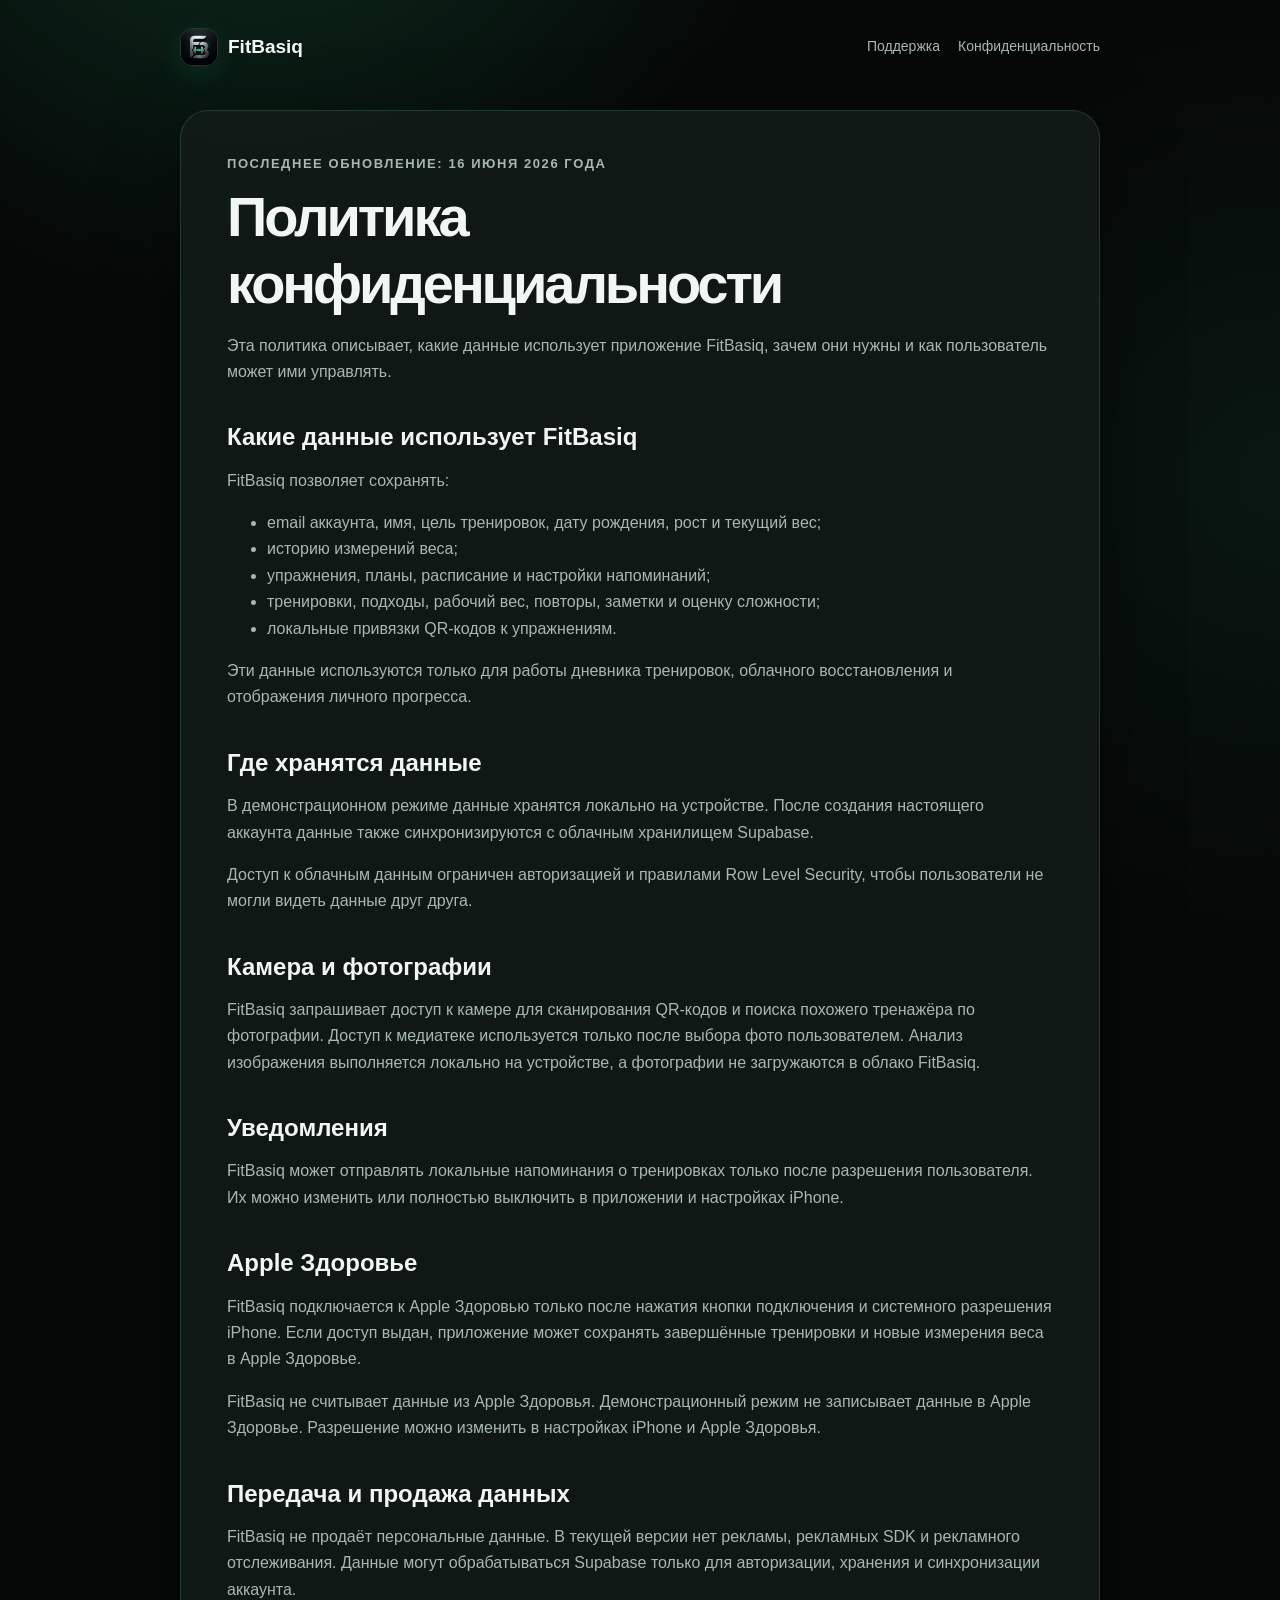
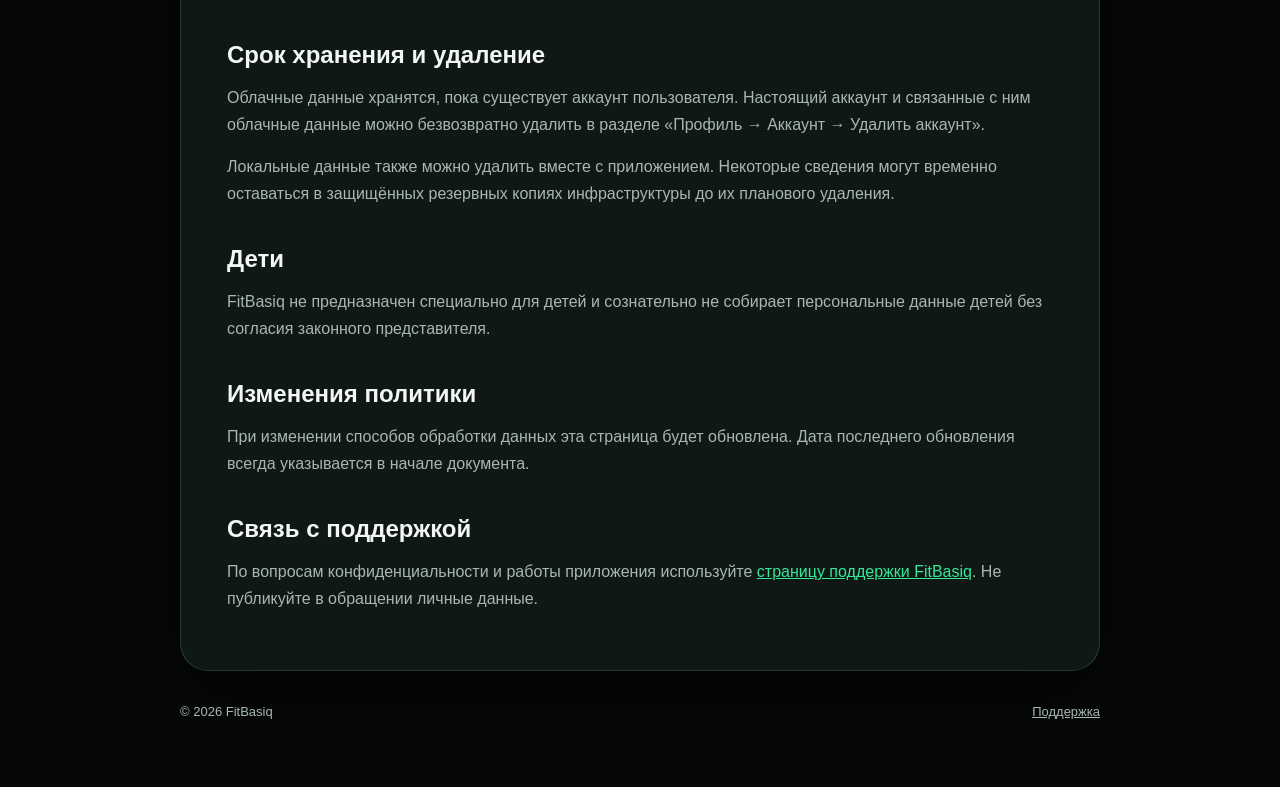
==== privacy.html @ b73d6f1e "Update privacy policy for Apple Health" ====
<!doctype html>
<html lang="ru">
<head>
    <meta charset="utf-8">
    <meta name="viewport" content="width=device-width, initial-scale=1">
    <meta name="description" content="Политика конфиденциальности приложения FitBasiq.">
    <title>Политика конфиденциальности FitBasiq</title>
    <link rel="stylesheet" href="styles.css">
</head>
<body>
    <main class="page">
        <nav class="nav" aria-label="Основная навигация">
            <a class="brand" href="index.html">
                <img class="brand-mark" src="fitbasiq-icon.png" alt="">
                FitBasiq
            </a>
            <div class="nav-links">
                <a href="index.html">Поддержка</a>
                <a href="privacy.html">Конфиденциальность</a>
            </div>
        </nav>

        <article class="content">
            <p class="eyebrow">Последнее обновление: 16 июня 2026 года</p>
            <h1>Политика конфиденциальности</h1>
            <p>
                Эта политика описывает, какие данные использует приложение FitBasiq,
                зачем они нужны и как пользователь может ими управлять.
            </p>

            <h2>Какие данные использует FitBasiq</h2>
            <p>FitBasiq позволяет сохранять:</p>
            <ul>
                <li>email аккаунта, имя, цель тренировок, дату рождения, рост и текущий вес;</li>
                <li>историю измерений веса;</li>
                <li>упражнения, планы, расписание и настройки напоминаний;</li>
                <li>тренировки, подходы, рабочий вес, повторы, заметки и оценку сложности;</li>
                <li>локальные привязки QR-кодов к упражнениям.</li>
            </ul>
            <p>
                Эти данные используются только для работы дневника тренировок,
                облачного восстановления и отображения личного прогресса.
            </p>

            <h2>Где хранятся данные</h2>
            <p>
                В демонстрационном режиме данные хранятся локально на устройстве.
                После создания настоящего аккаунта данные также синхронизируются
                с облачным хранилищем Supabase.
            </p>
            <p>
                Доступ к облачным данным ограничен авторизацией и правилами Row Level
                Security, чтобы пользователи не могли видеть данные друг друга.
            </p>

            <h2>Камера и фотографии</h2>
            <p>
                FitBasiq запрашивает доступ к камере для сканирования QR-кодов и поиска
                похожего тренажёра по фотографии. Доступ к медиатеке используется только
                после выбора фото пользователем. Анализ изображения выполняется локально
                на устройстве, а фотографии не загружаются в облако FitBasiq.
            </p>

            <h2>Уведомления</h2>
            <p>
                FitBasiq может отправлять локальные напоминания о тренировках только после
                разрешения пользователя. Их можно изменить или полностью выключить в
                приложении и настройках iPhone.
            </p>

            <h2>Apple Здоровье</h2>
            <p>
                FitBasiq подключается к Apple Здоровью только после нажатия кнопки
                подключения и системного разрешения iPhone. Если доступ выдан, приложение
                может сохранять завершённые тренировки и новые измерения веса в Apple
                Здоровье.
            </p>
            <p>
                FitBasiq не считывает данные из Apple Здоровья. Демонстрационный режим
                не записывает данные в Apple Здоровье. Разрешение можно изменить в
                настройках iPhone и Apple Здоровья.
            </p>

            <h2>Передача и продажа данных</h2>
            <p>
                FitBasiq не продаёт персональные данные. В текущей версии нет рекламы,
                рекламных SDK и рекламного отслеживания. Данные могут обрабатываться
                Supabase только для авторизации, хранения и синхронизации аккаунта.
            </p>

            <h2>Срок хранения и удаление</h2>
            <p>
                Облачные данные хранятся, пока существует аккаунт пользователя.
                Настоящий аккаунт и связанные с ним облачные данные можно безвозвратно
                удалить в разделе «Профиль → Аккаунт → Удалить аккаунт».
            </p>
            <p>
                Локальные данные также можно удалить вместе с приложением. Некоторые
                сведения могут временно оставаться в защищённых резервных копиях
                инфраструктуры до их планового удаления.
            </p>

            <h2>Дети</h2>
            <p>
                FitBasiq не предназначен специально для детей и сознательно не собирает
                персональные данные детей без согласия законного представителя.
            </p>

            <h2>Изменения политики</h2>
            <p>
                При изменении способов обработки данных эта страница будет обновлена.
                Дата последнего обновления всегда указывается в начале документа.
            </p>

            <h2>Связь с поддержкой</h2>
            <p>
                По вопросам конфиденциальности и работы приложения используйте
                <a href="https://github.com/prokyror228-cloud/fitbasiq-support/issues/new" rel="noopener">страницу поддержки FitBasiq</a>.
                Не публикуйте в обращении личные данные.
            </p>
        </article>

        <footer class="footer">
            <span>© 2026 FitBasiq</span>
            <a href="index.html">Поддержка</a>
        </footer>
    </main>
</body>
</html>
---- styles.css ----
:root {
    color-scheme: dark;
    --background: #050807;
    --surface: rgba(18, 27, 24, 0.86);
    --surface-strong: #111a17;
    --text: #f2f7f5;
    --muted: #a8b8b1;
    --mint: #35e89a;
    --mint-soft: rgba(53, 232, 154, 0.14);
    --border: rgba(153, 255, 211, 0.14);
    --shadow: 0 24px 80px rgba(0, 0, 0, 0.36);
}

* {
    box-sizing: border-box;
}

html {
    scroll-behavior: smooth;
}

body {
    margin: 0;
    min-height: 100vh;
    font-family: -apple-system, BlinkMacSystemFont, "Segoe UI", sans-serif;
    color: var(--text);
    background:
        radial-gradient(circle at 20% -10%, rgba(53, 232, 154, 0.18), transparent 34rem),
        radial-gradient(circle at 100% 20%, rgba(31, 102, 74, 0.16), transparent 28rem),
        var(--background);
    line-height: 1.65;
}

a {
    color: var(--mint);
}

.page {
    width: min(920px, calc(100% - 32px));
    margin: 0 auto;
    padding: 28px 0 64px;
}

.nav {
    display: flex;
    align-items: center;
    justify-content: space-between;
    gap: 18px;
    margin-bottom: 44px;
}

.brand {
    display: inline-flex;
    align-items: center;
    gap: 10px;
    color: var(--text);
    font-size: 19px;
    font-weight: 750;
    text-decoration: none;
}

.brand-mark {
    width: 38px;
    height: 38px;
    border: 1px solid var(--border);
    border-radius: 12px;
    box-shadow: 0 8px 28px rgba(53, 232, 154, 0.12);
    object-fit: cover;
}

.nav-links {
    display: flex;
    gap: 18px;
}

.nav-links a {
    color: var(--muted);
    font-size: 14px;
    text-decoration: none;
}

.nav-links a:hover {
    color: var(--text);
}

.hero {
    padding: 56px 46px;
    border: 1px solid var(--border);
    border-radius: 32px;
    background:
        linear-gradient(135deg, rgba(53, 232, 154, 0.1), transparent 46%),
        var(--surface);
    box-shadow: var(--shadow);
    backdrop-filter: blur(18px);
}

.eyebrow {
    margin: 0 0 10px;
    color: var(--mint);
    font-size: 13px;
    font-weight: 750;
    letter-spacing: 0.12em;
    text-transform: uppercase;
}

h1,
h2,
h3 {
    line-height: 1.18;
}

h1 {
    max-width: 720px;
    margin: 0;
    font-size: clamp(38px, 8vw, 68px);
    letter-spacing: -0.055em;
}

.hero-copy {
    max-width: 650px;
    margin: 20px 0 0;
    color: var(--muted);
    font-size: 18px;
}

.actions {
    display: flex;
    flex-wrap: wrap;
    gap: 12px;
    margin-top: 30px;
}

.button {
    display: inline-flex;
    align-items: center;
    justify-content: center;
    min-height: 48px;
    padding: 0 20px;
    border: 1px solid var(--border);
    border-radius: 14px;
    color: var(--text);
    background: var(--surface-strong);
    font-weight: 700;
    text-decoration: none;
}

.button.primary {
    border-color: transparent;
    color: #03110b;
    background: var(--mint);
}

.grid {
    display: grid;
    grid-template-columns: repeat(2, minmax(0, 1fr));
    gap: 18px;
    margin-top: 18px;
}

.card,
.content {
    border: 1px solid var(--border);
    background: var(--surface);
    box-shadow: var(--shadow);
}

.card {
    padding: 26px;
    border-radius: 24px;
}

.card h2,
.card h3 {
    margin: 0 0 10px;
}

.card p {
    margin: 0;
    color: var(--muted);
}

.card-link {
    display: inline-flex;
    margin-top: 18px;
    font-weight: 750;
    text-decoration: none;
}

.card.wide {
    grid-column: 1 / -1;
}

.content {
    padding: 42px 46px;
    border-radius: 28px;
}

.content h1 {
    font-size: clamp(34px, 7vw, 56px);
}

.content h2 {
    margin: 38px 0 10px;
    font-size: 24px;
}

.content p,
.content li {
    color: var(--muted);
}

.content strong {
    color: var(--text);
}

.notice {
    margin-top: 26px;
    padding: 18px 20px;
    border: 1px solid rgba(53, 232, 154, 0.22);
    border-radius: 16px;
    color: var(--muted);
    background: var(--mint-soft);
}

.footer {
    display: flex;
    justify-content: space-between;
    gap: 20px;
    padding-top: 30px;
    color: var(--muted);
    font-size: 13px;
}

.footer a {
    color: var(--muted);
}

@media (max-width: 680px) {
    .page {
        width: min(100% - 22px, 920px);
        padding-top: 16px;
    }

    .nav {
        align-items: flex-start;
        margin-bottom: 24px;
    }

    .nav-links {
        flex-direction: column;
        align-items: flex-end;
        gap: 4px;
    }

    .hero,
    .content {
        padding: 30px 22px;
        border-radius: 24px;
    }

    .grid {
        grid-template-columns: 1fr;
    }

    .footer {
        flex-direction: column;
    }
}
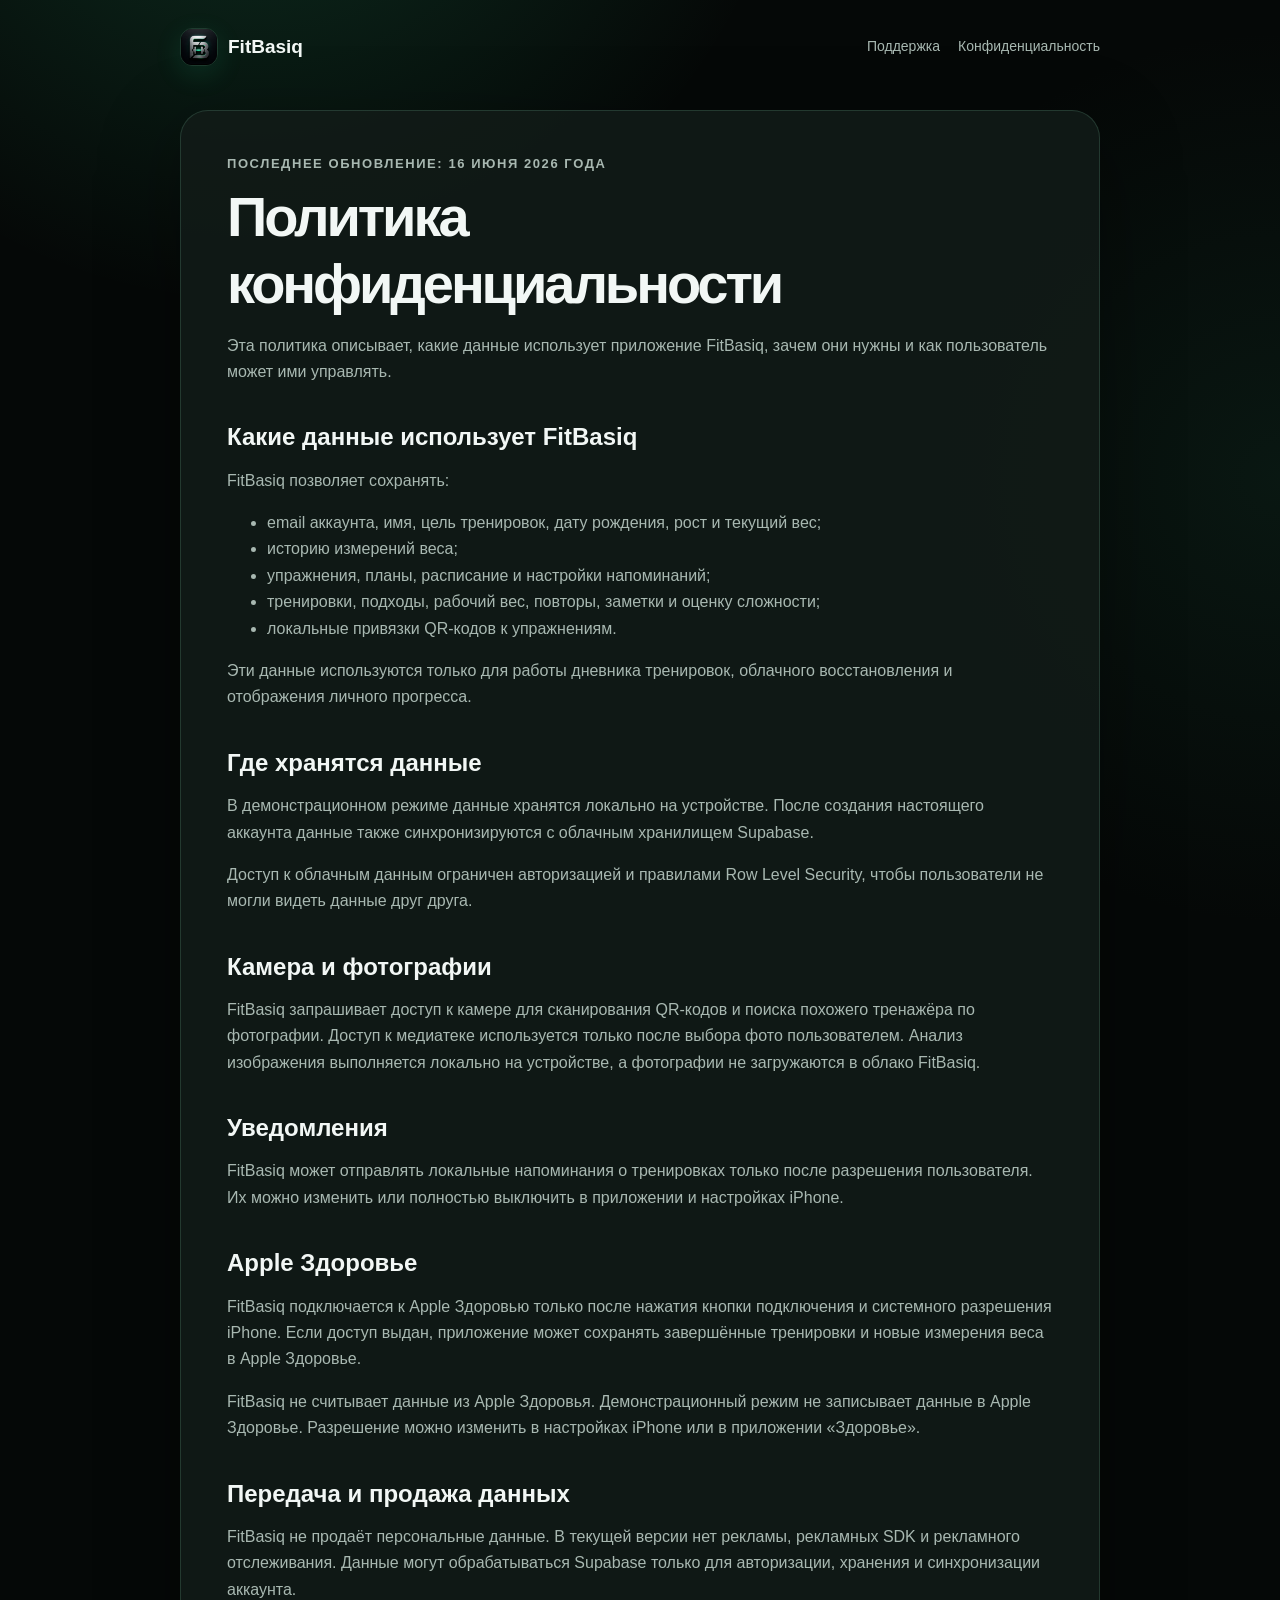
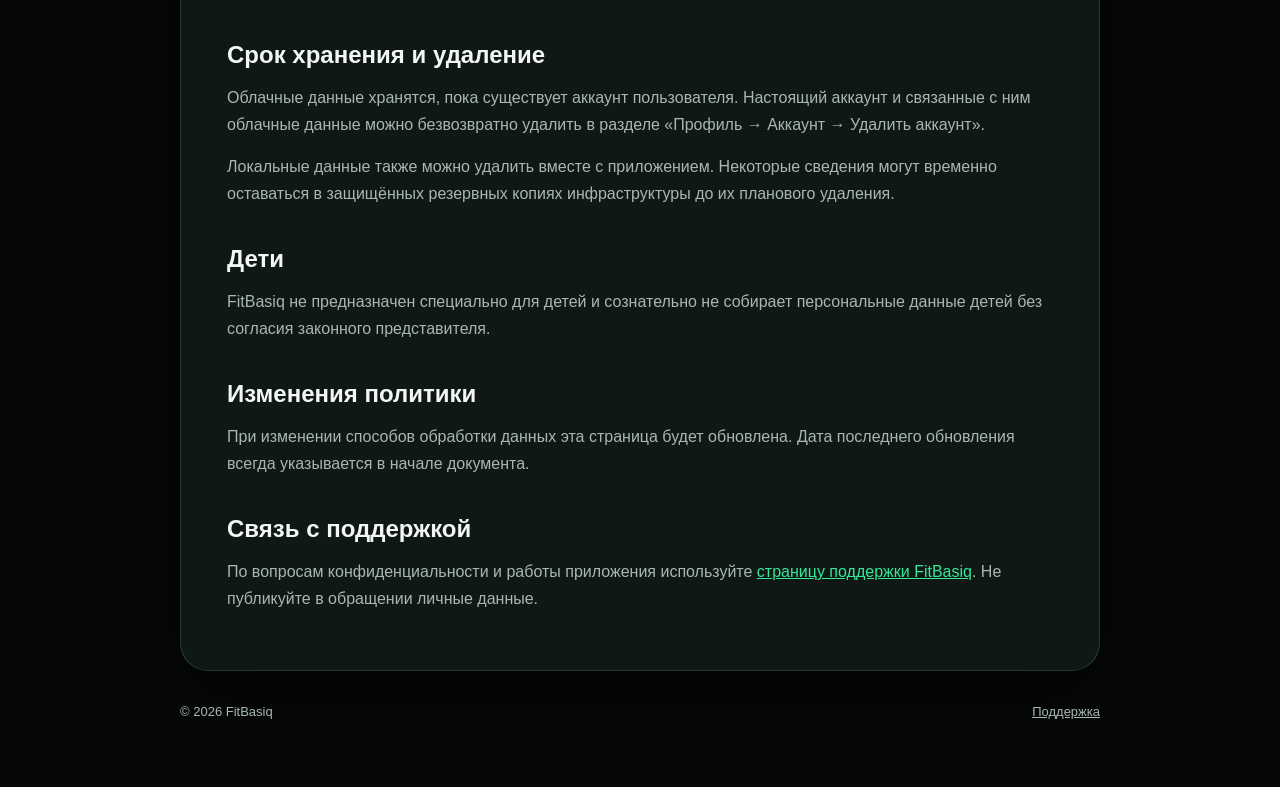
==== commit 02f55422: "Polish Apple Health privacy wording" ====
--- a/privacy.html
+++ b/privacy.html
@@ -78,7 +78,7 @@
             <p>
                 FitBasiq не считывает данные из Apple Здоровья. Демонстрационный режим
                 не записывает данные в Apple Здоровье. Разрешение можно изменить в
-                настройках iPhone и Apple Здоровья.
+                настройках iPhone или в приложении «Здоровье».
             </p>
 
             <h2>Передача и продажа данных</h2>
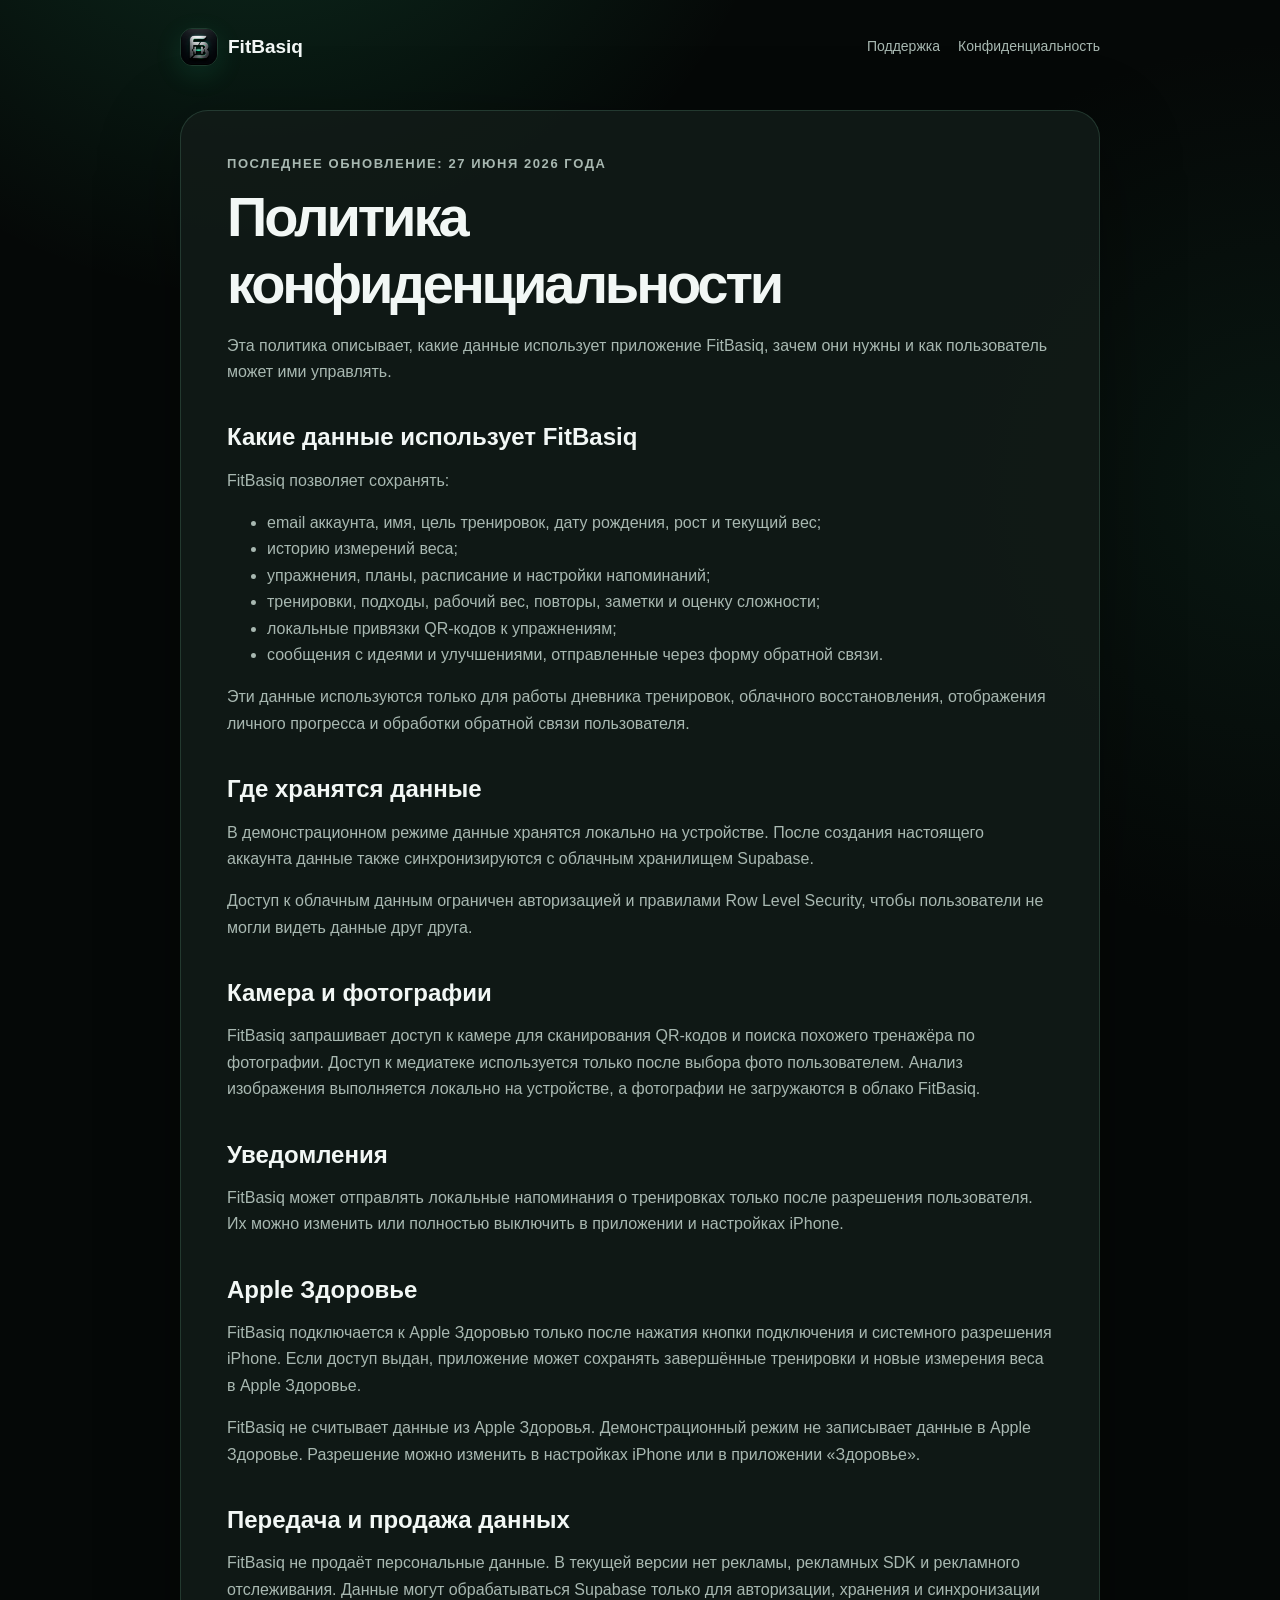
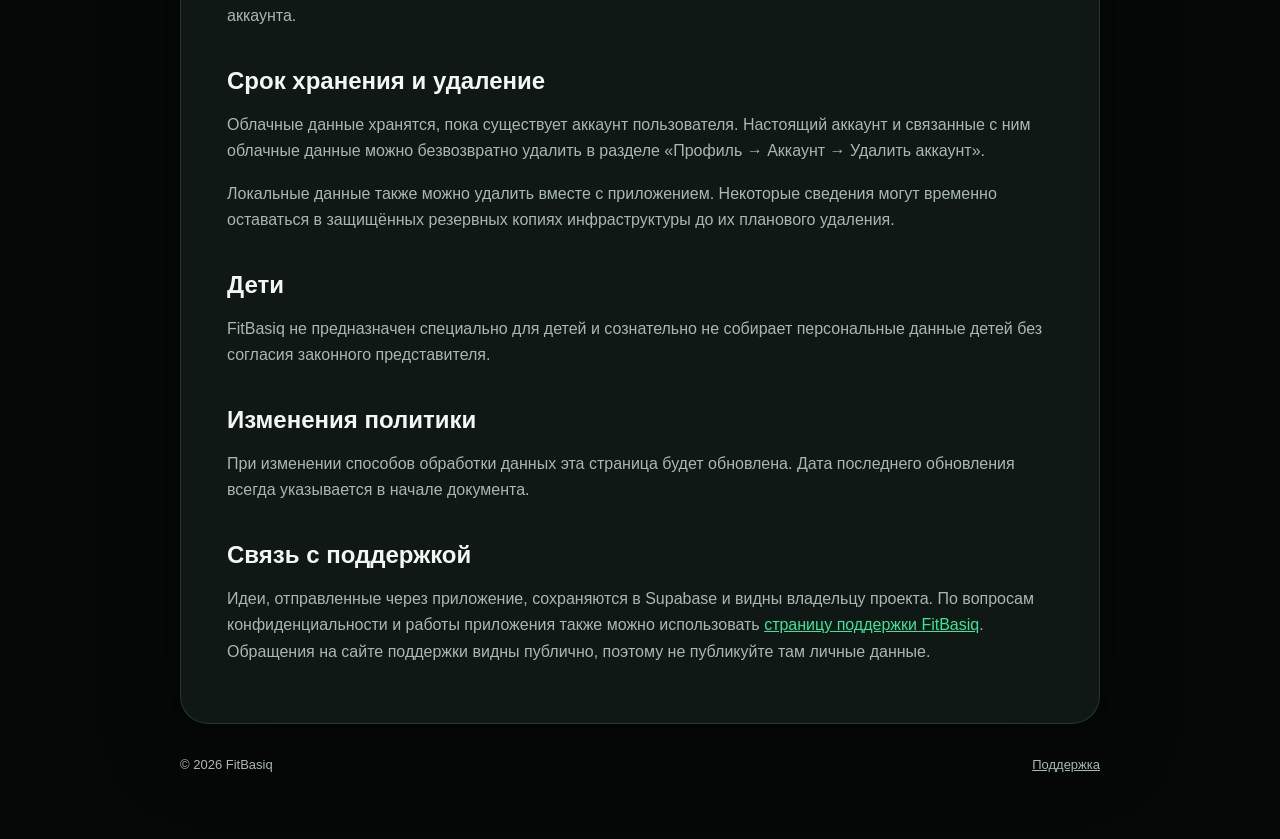
==== commit ca43a539: "Update privacy policy for in-app feedback" ====
--- a/privacy.html
+++ b/privacy.html
@@ -21,7 +21,7 @@
         </nav>
 
         <article class="content">
-            <p class="eyebrow">Последнее обновление: 16 июня 2026 года</p>
+            <p class="eyebrow">Последнее обновление: 27 июня 2026 года</p>
             <h1>Политика конфиденциальности</h1>
             <p>
                 Эта политика описывает, какие данные использует приложение FitBasiq,
@@ -35,11 +35,13 @@
                 <li>историю измерений веса;</li>
                 <li>упражнения, планы, расписание и настройки напоминаний;</li>
                 <li>тренировки, подходы, рабочий вес, повторы, заметки и оценку сложности;</li>
-                <li>локальные привязки QR-кодов к упражнениям.</li>
+                <li>локальные привязки QR-кодов к упражнениям;</li>
+                <li>сообщения с идеями и улучшениями, отправленные через форму обратной связи.</li>
             </ul>
             <p>
                 Эти данные используются только для работы дневника тренировок,
-                облачного восстановления и отображения личного прогресса.
+                облачного восстановления, отображения личного прогресса и обработки
+                обратной связи пользователя.
             </p>
 
             <h2>Где хранятся данные</h2>
@@ -114,9 +116,12 @@
 
             <h2>Связь с поддержкой</h2>
             <p>
-                По вопросам конфиденциальности и работы приложения используйте
+                Идеи, отправленные через приложение, сохраняются в Supabase и видны
+                владельцу проекта. По вопросам конфиденциальности и работы приложения
+                также можно использовать
                 <a href="https://github.com/prokyror228-cloud/fitbasiq-support/issues/new" rel="noopener">страницу поддержки FitBasiq</a>.
-                Не публикуйте в обращении личные данные.
+                Обращения на сайте поддержки видны публично, поэтому не публикуйте
+                там личные данные.
             </p>
         </article>
 
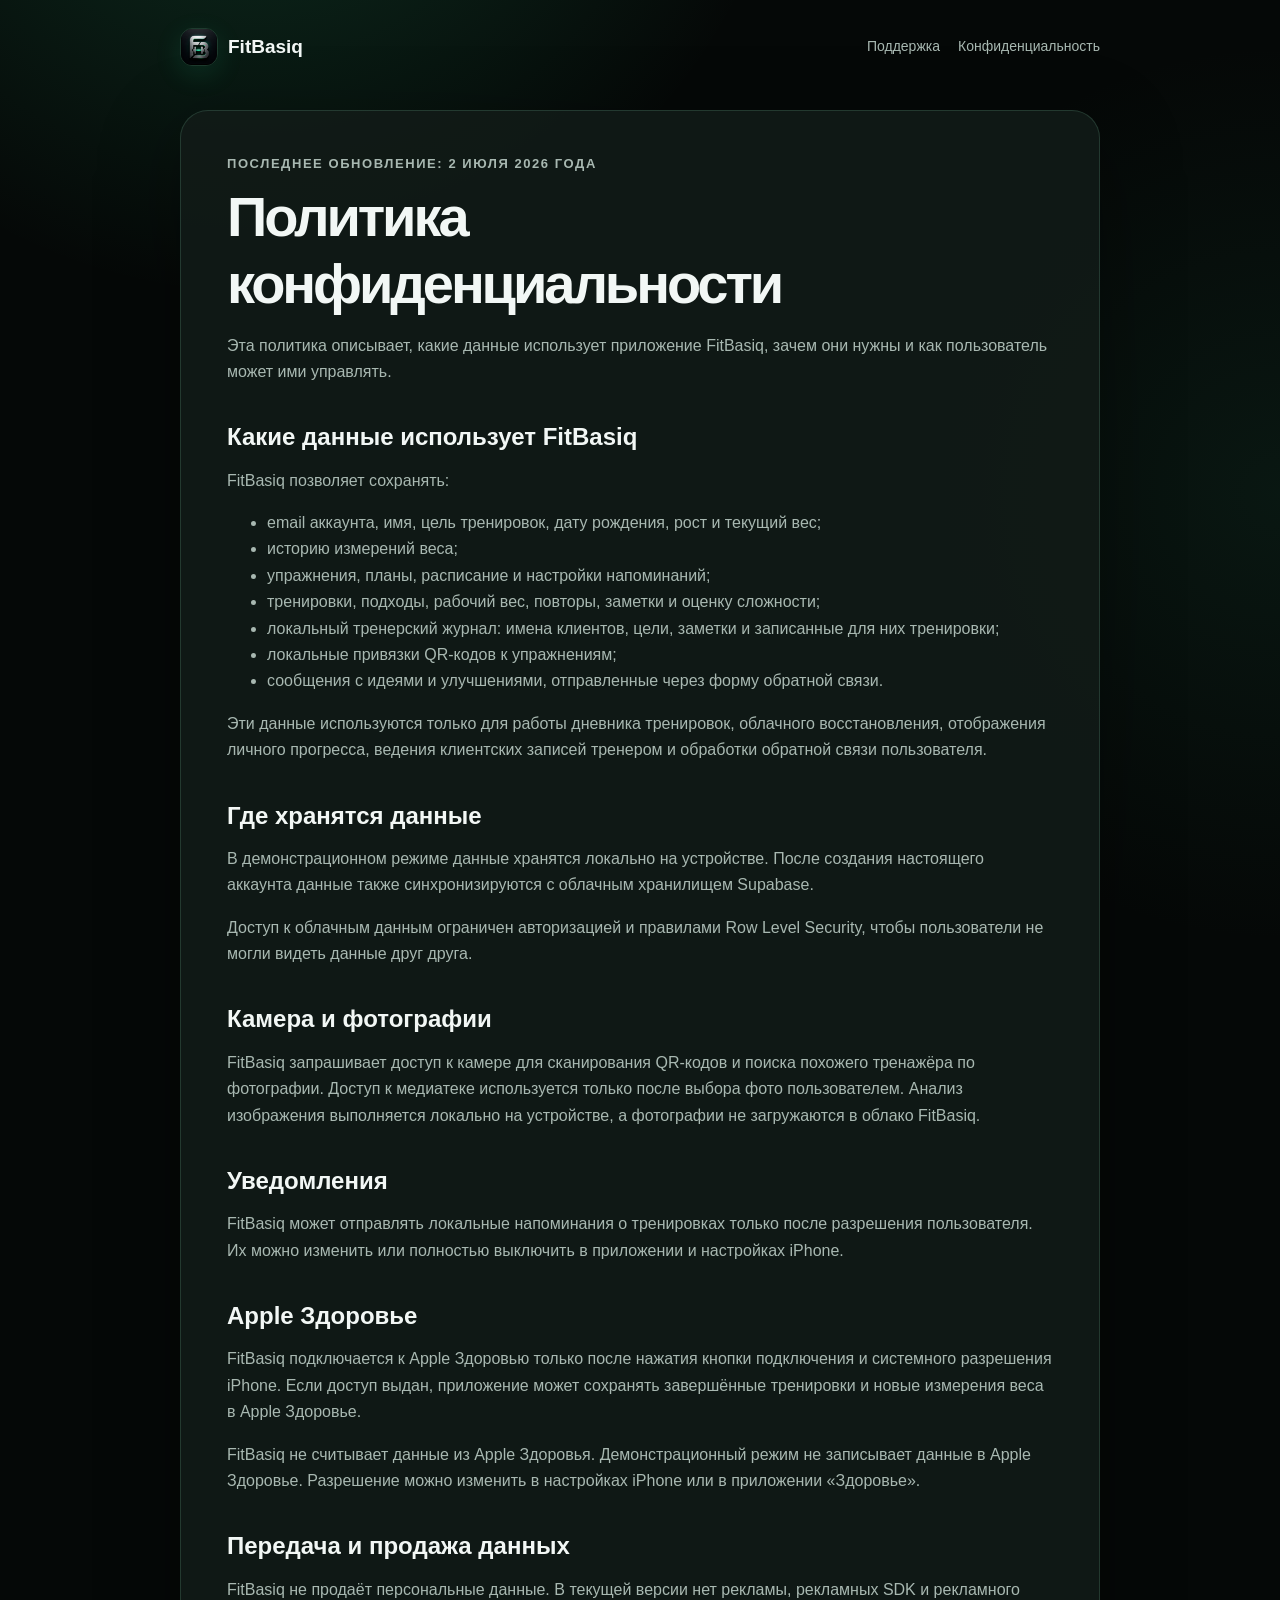
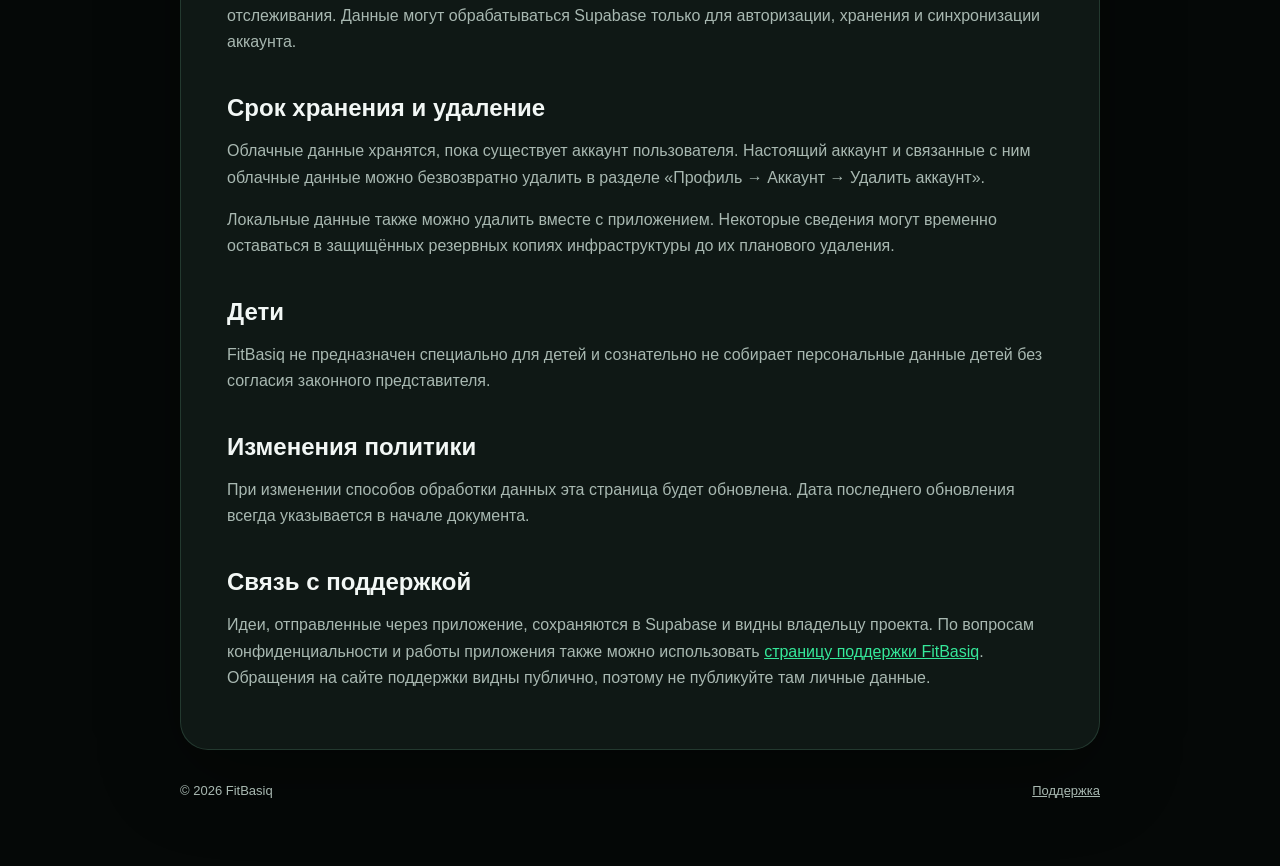
==== commit 1e9aa935: "Update privacy policy for coach journal" ====
--- a/privacy.html
+++ b/privacy.html
@@ -21,7 +21,7 @@
         </nav>
 
         <article class="content">
-            <p class="eyebrow">Последнее обновление: 27 июня 2026 года</p>
+            <p class="eyebrow">Последнее обновление: 2 июля 2026 года</p>
             <h1>Политика конфиденциальности</h1>
             <p>
                 Эта политика описывает, какие данные использует приложение FitBasiq,
@@ -35,13 +35,14 @@
                 <li>историю измерений веса;</li>
                 <li>упражнения, планы, расписание и настройки напоминаний;</li>
                 <li>тренировки, подходы, рабочий вес, повторы, заметки и оценку сложности;</li>
+                <li>локальный тренерский журнал: имена клиентов, цели, заметки и записанные для них тренировки;</li>
                 <li>локальные привязки QR-кодов к упражнениям;</li>
                 <li>сообщения с идеями и улучшениями, отправленные через форму обратной связи.</li>
             </ul>
             <p>
                 Эти данные используются только для работы дневника тренировок,
-                облачного восстановления, отображения личного прогресса и обработки
-                обратной связи пользователя.
+                облачного восстановления, отображения личного прогресса, ведения
+                клиентских записей тренером и обработки обратной связи пользователя.
             </p>
 
             <h2>Где хранятся данные</h2>
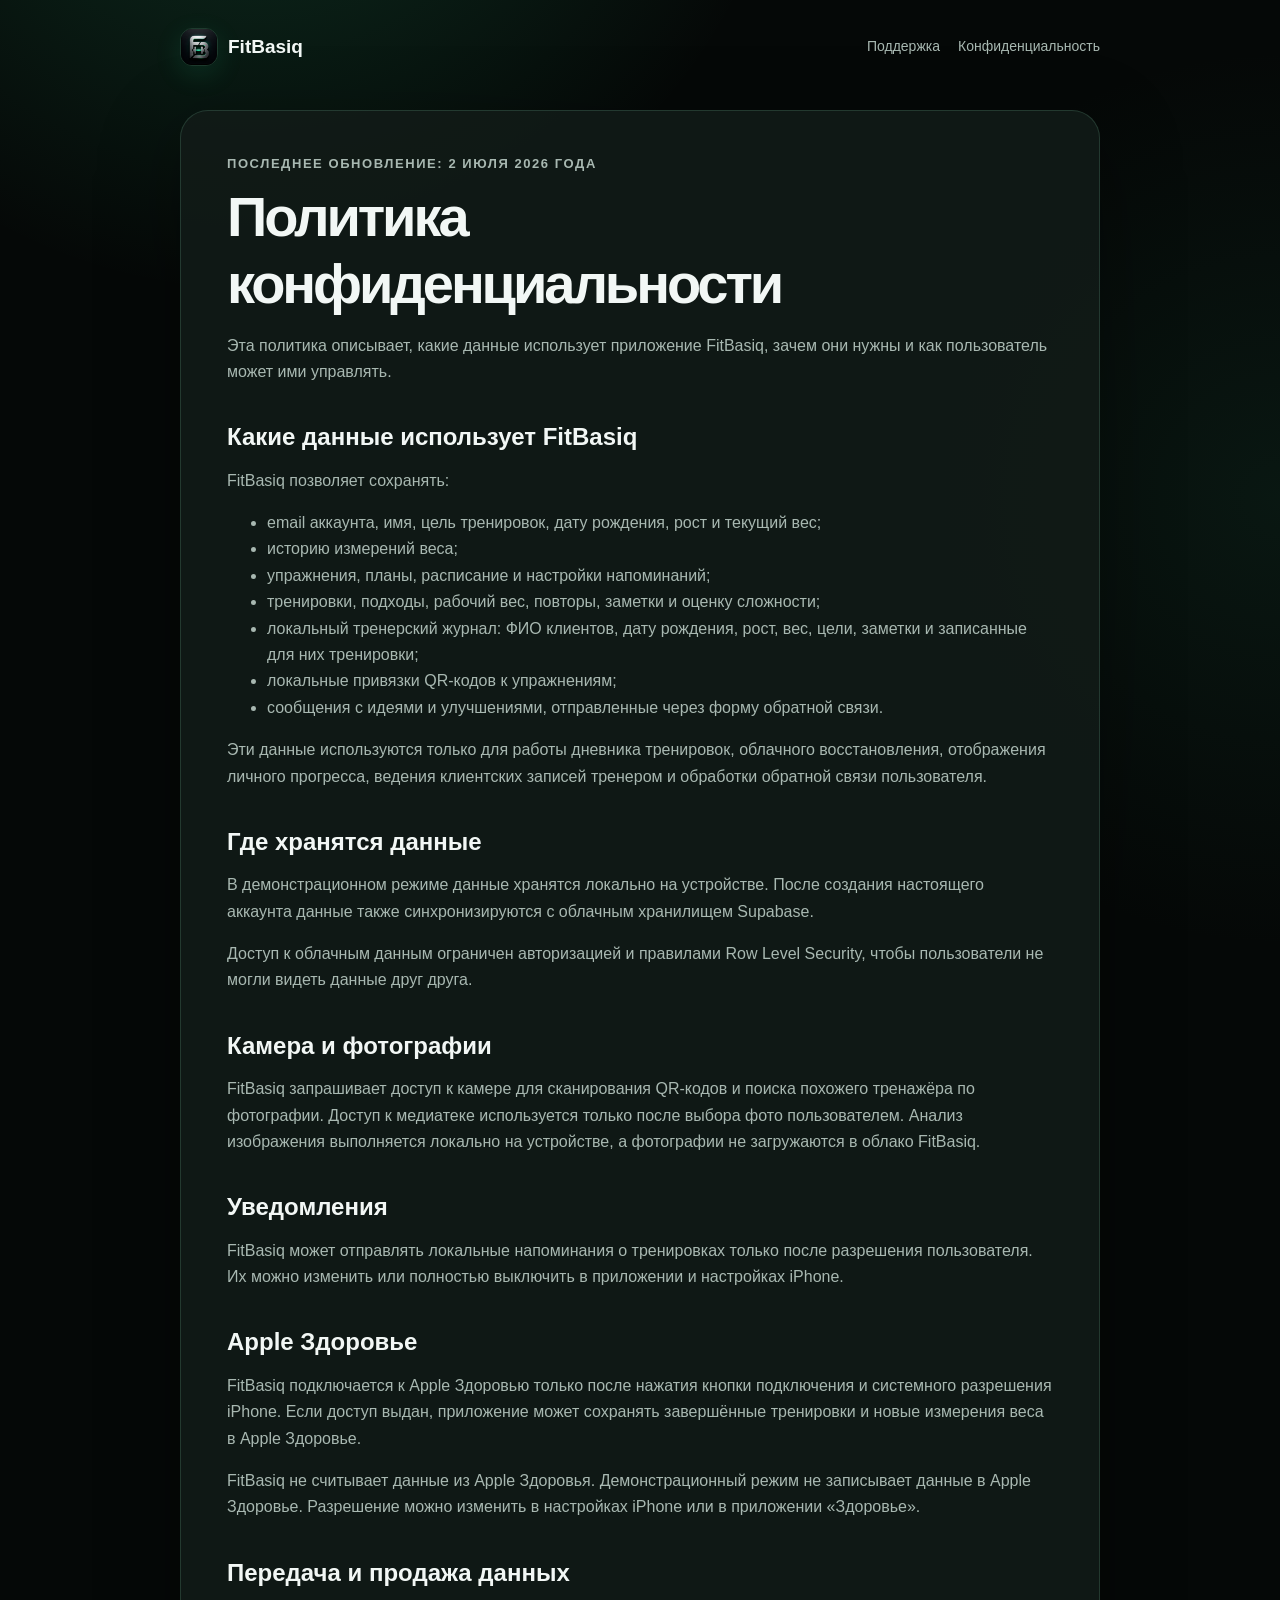
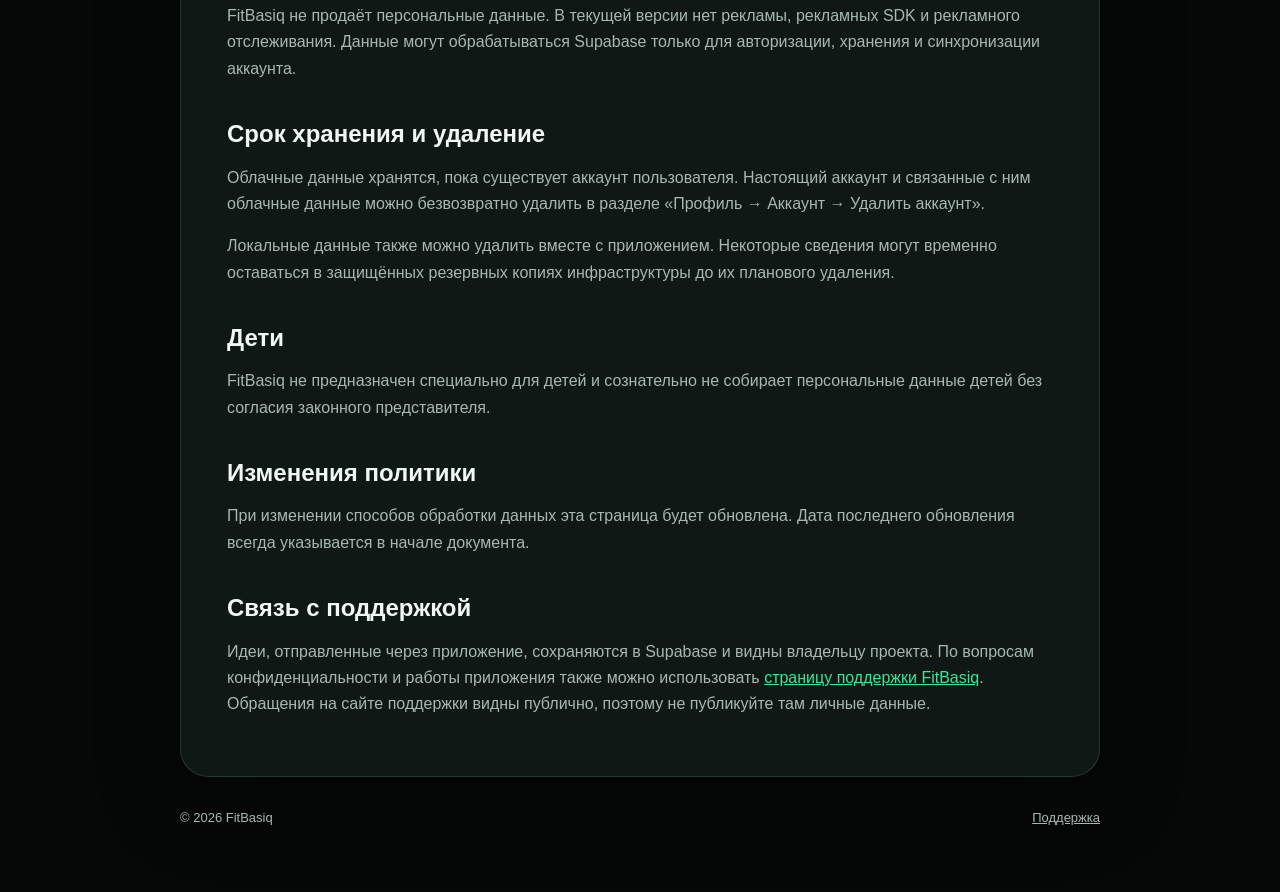
==== commit 0eabc12c: "Clarify coach client profile privacy" ====
--- a/privacy.html
+++ b/privacy.html
@@ -35,7 +35,7 @@
                 <li>историю измерений веса;</li>
                 <li>упражнения, планы, расписание и настройки напоминаний;</li>
                 <li>тренировки, подходы, рабочий вес, повторы, заметки и оценку сложности;</li>
-                <li>локальный тренерский журнал: имена клиентов, цели, заметки и записанные для них тренировки;</li>
+                <li>локальный тренерский журнал: ФИО клиентов, дату рождения, рост, вес, цели, заметки и записанные для них тренировки;</li>
                 <li>локальные привязки QR-кодов к упражнениям;</li>
                 <li>сообщения с идеями и улучшениями, отправленные через форму обратной связи.</li>
             </ul>
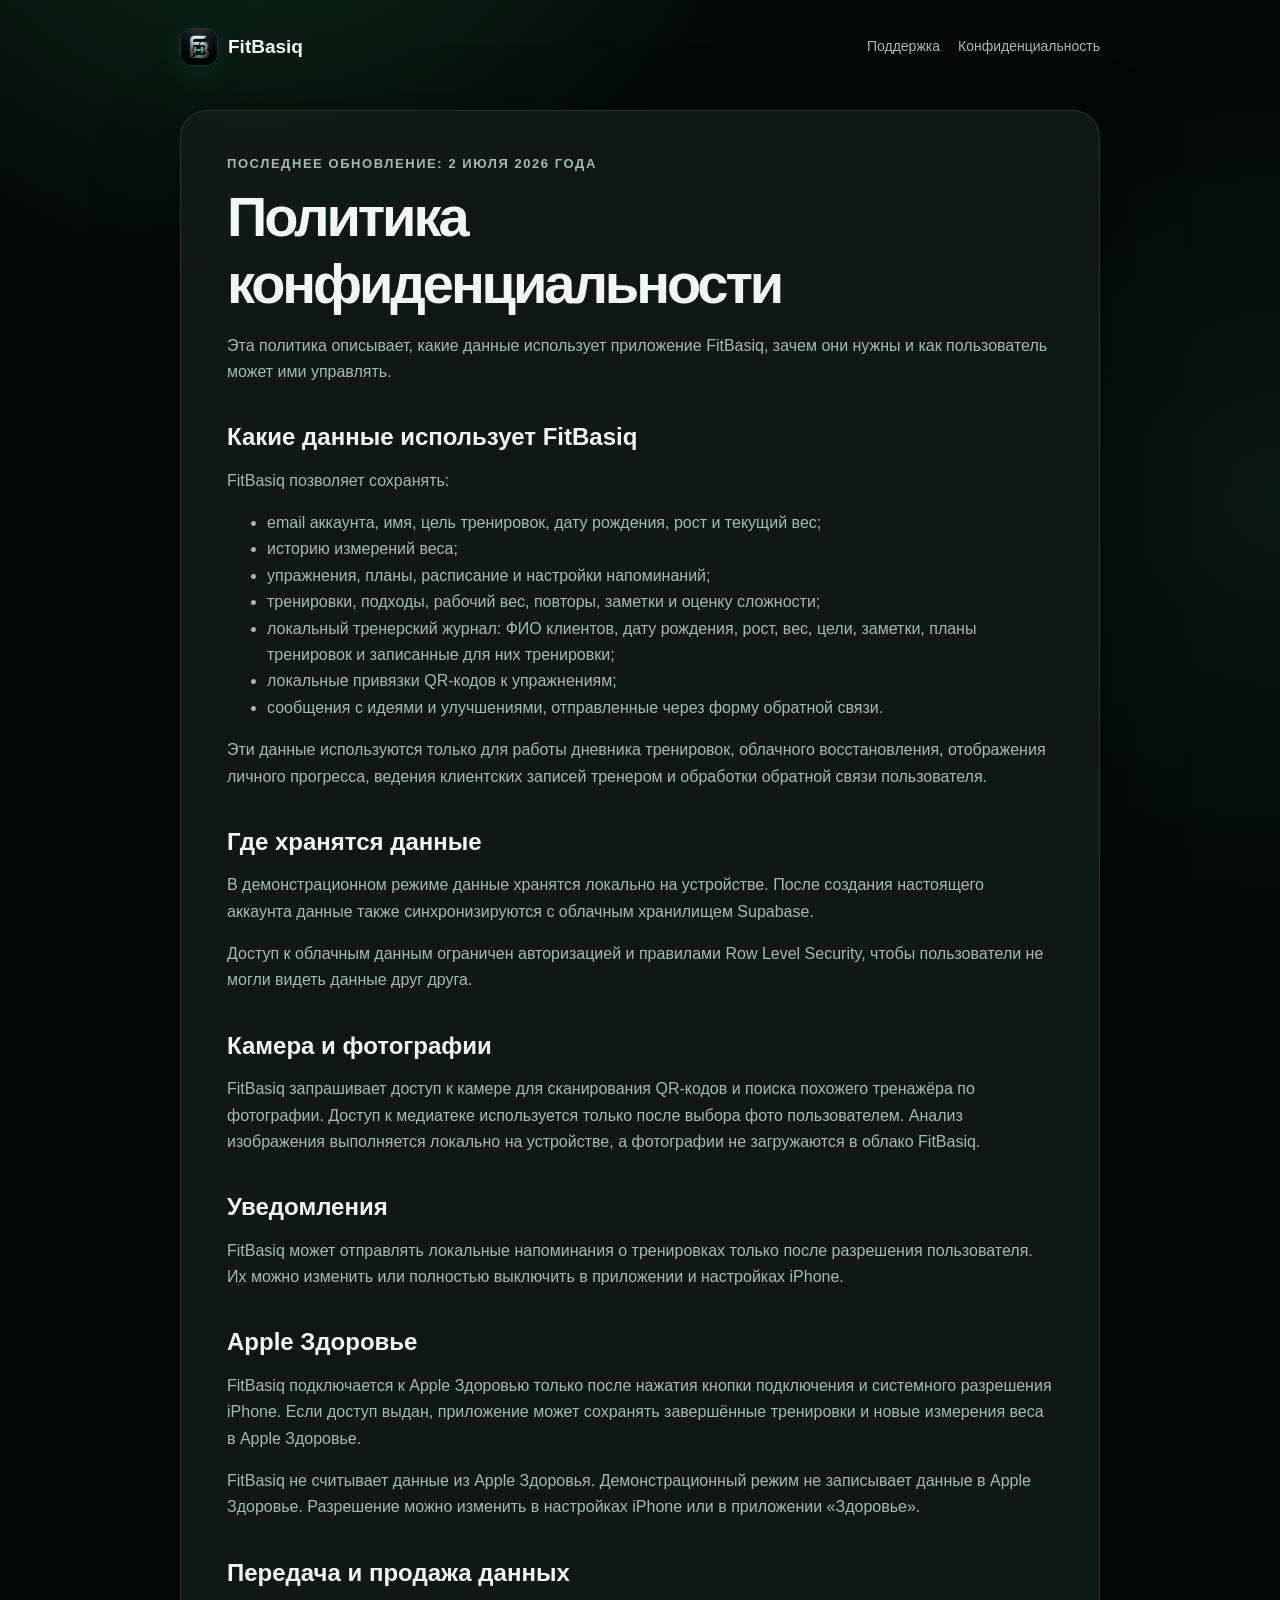
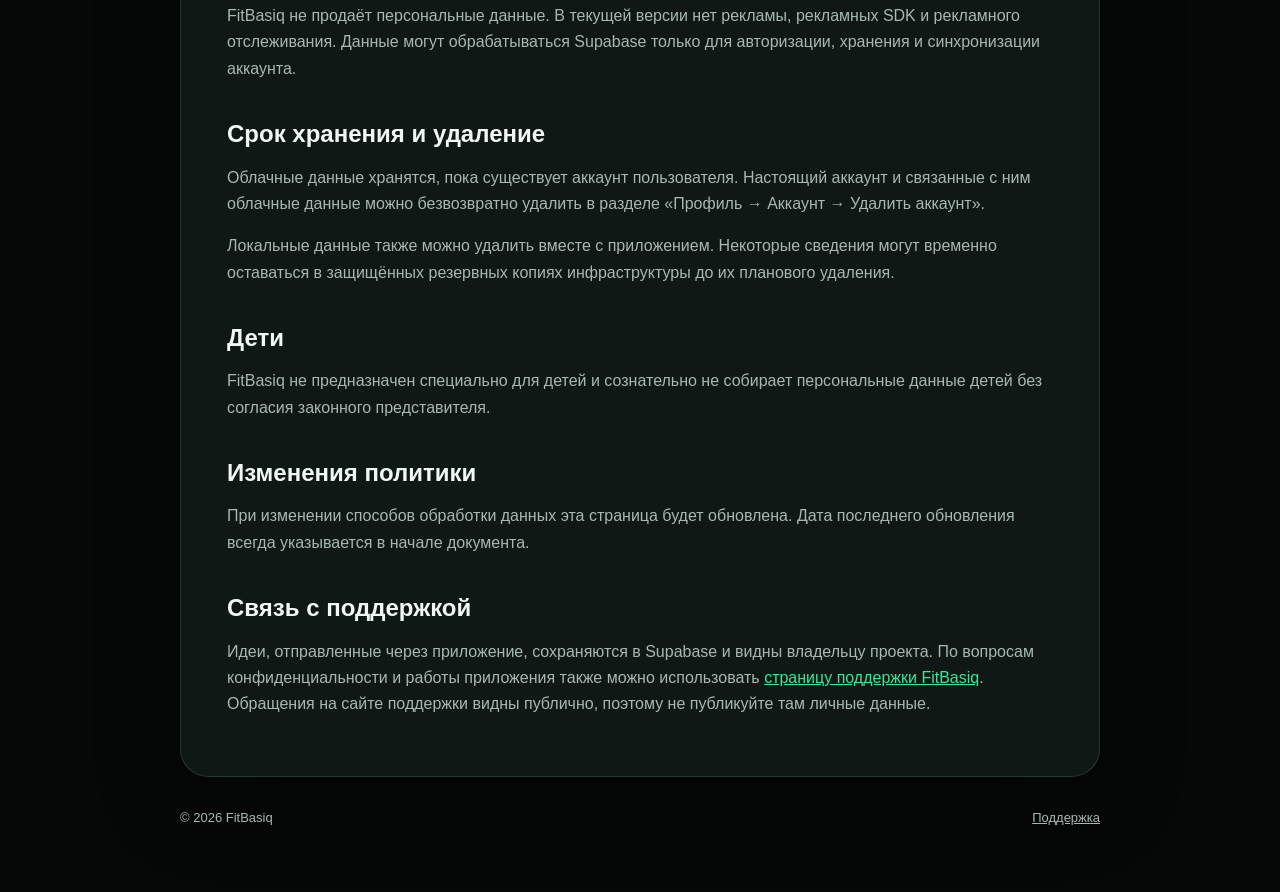
==== commit 0349fb7b: "Mention coach client plans in privacy" ====
--- a/privacy.html
+++ b/privacy.html
@@ -35,7 +35,7 @@
                 <li>историю измерений веса;</li>
                 <li>упражнения, планы, расписание и настройки напоминаний;</li>
                 <li>тренировки, подходы, рабочий вес, повторы, заметки и оценку сложности;</li>
-                <li>локальный тренерский журнал: ФИО клиентов, дату рождения, рост, вес, цели, заметки и записанные для них тренировки;</li>
+                <li>локальный тренерский журнал: ФИО клиентов, дату рождения, рост, вес, цели, заметки, планы тренировок и записанные для них тренировки;</li>
                 <li>локальные привязки QR-кодов к упражнениям;</li>
                 <li>сообщения с идеями и улучшениями, отправленные через форму обратной связи.</li>
             </ul>
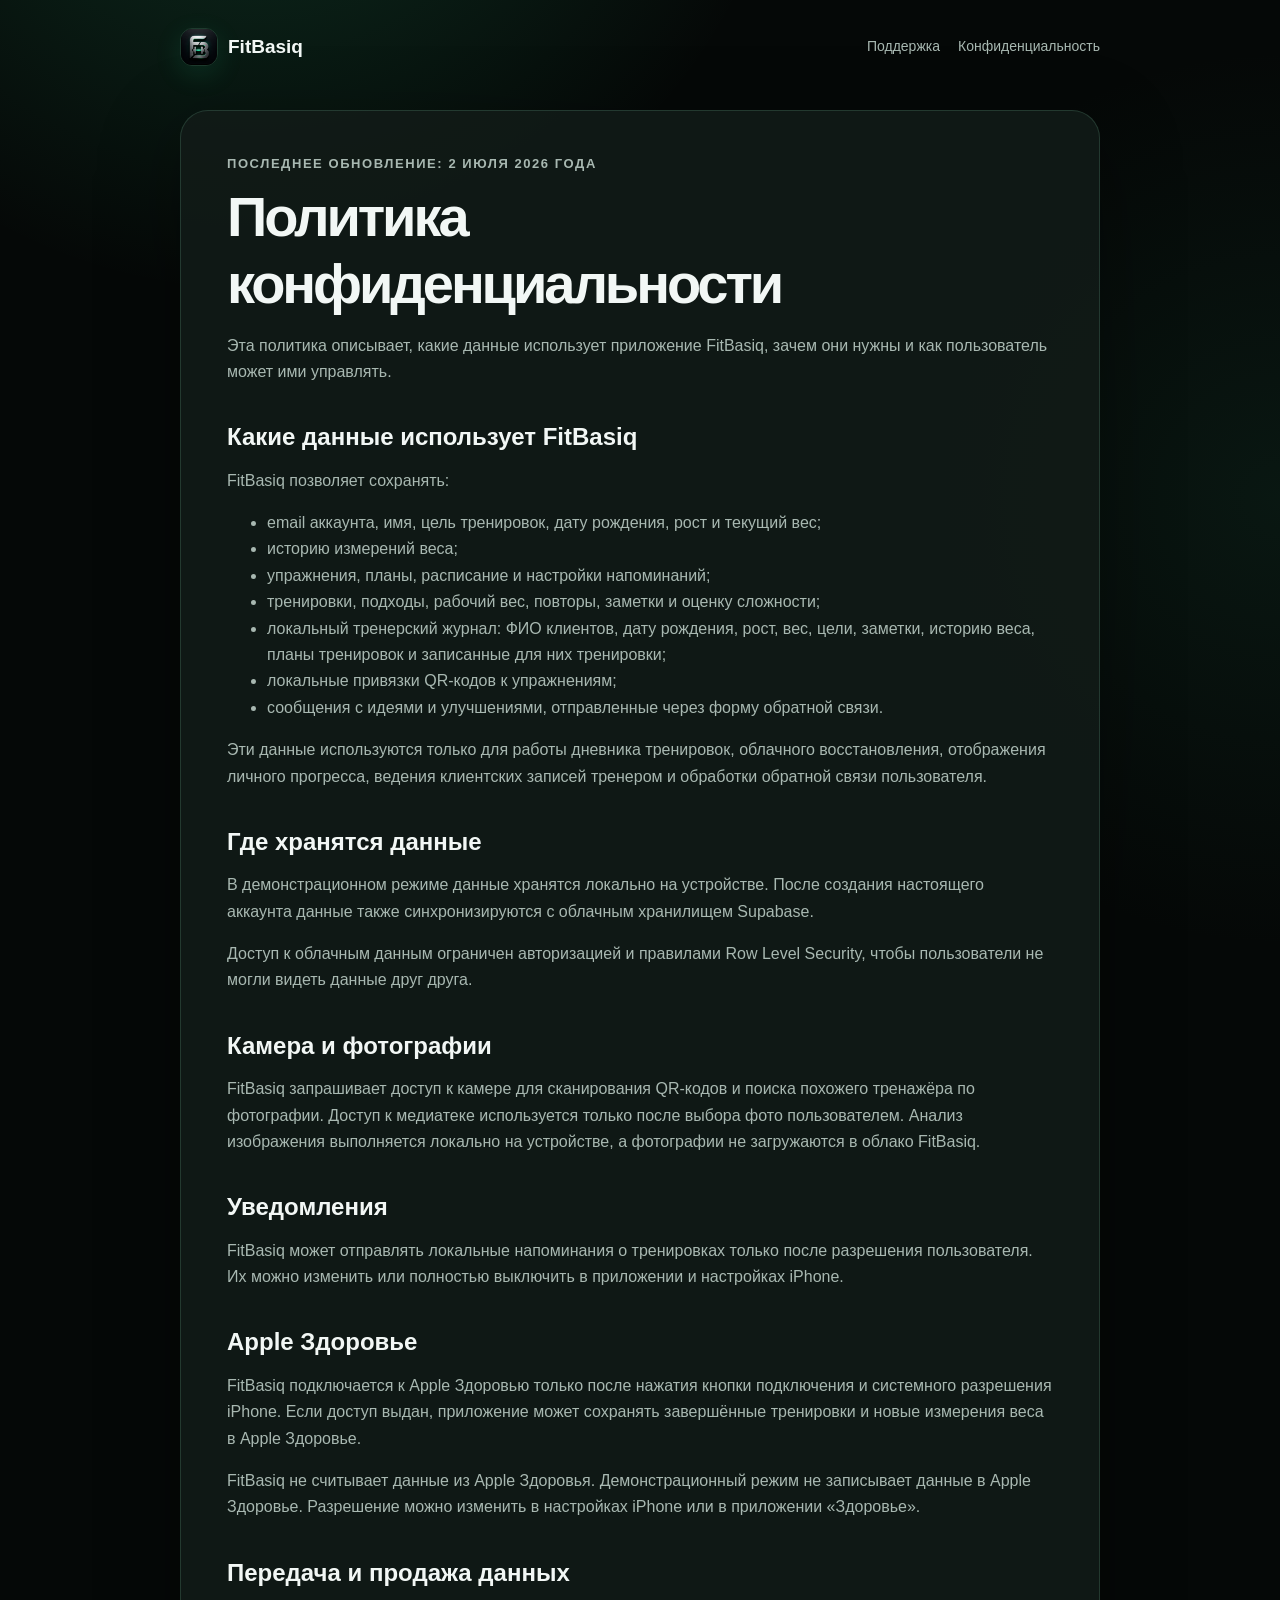
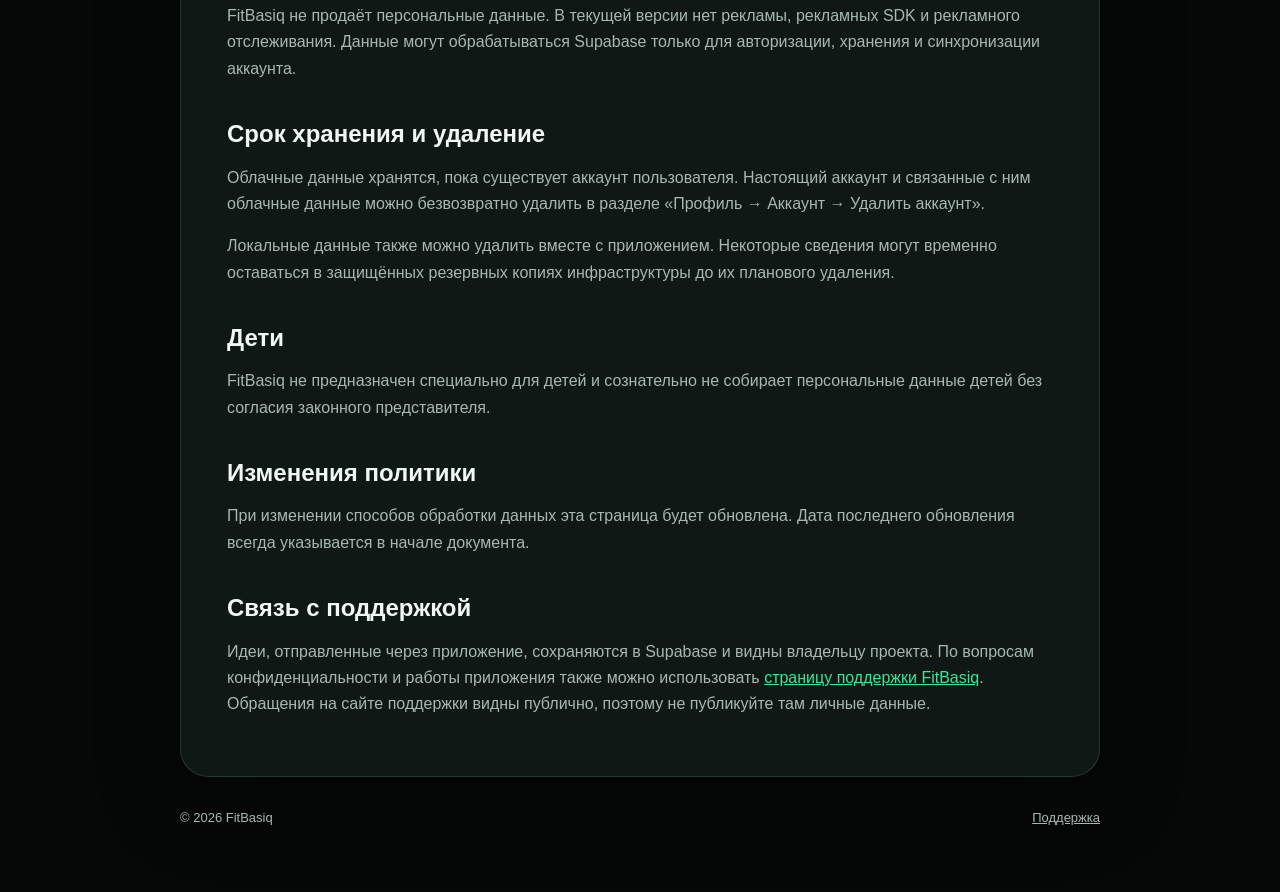
==== commit 71356f94: "Mention coach client weight history in privacy" ====
--- a/privacy.html
+++ b/privacy.html
@@ -35,7 +35,7 @@
                 <li>историю измерений веса;</li>
                 <li>упражнения, планы, расписание и настройки напоминаний;</li>
                 <li>тренировки, подходы, рабочий вес, повторы, заметки и оценку сложности;</li>
-                <li>локальный тренерский журнал: ФИО клиентов, дату рождения, рост, вес, цели, заметки, планы тренировок и записанные для них тренировки;</li>
+                <li>локальный тренерский журнал: ФИО клиентов, дату рождения, рост, вес, цели, заметки, историю веса, планы тренировок и записанные для них тренировки;</li>
                 <li>локальные привязки QR-кодов к упражнениям;</li>
                 <li>сообщения с идеями и улучшениями, отправленные через форму обратной связи.</li>
             </ul>
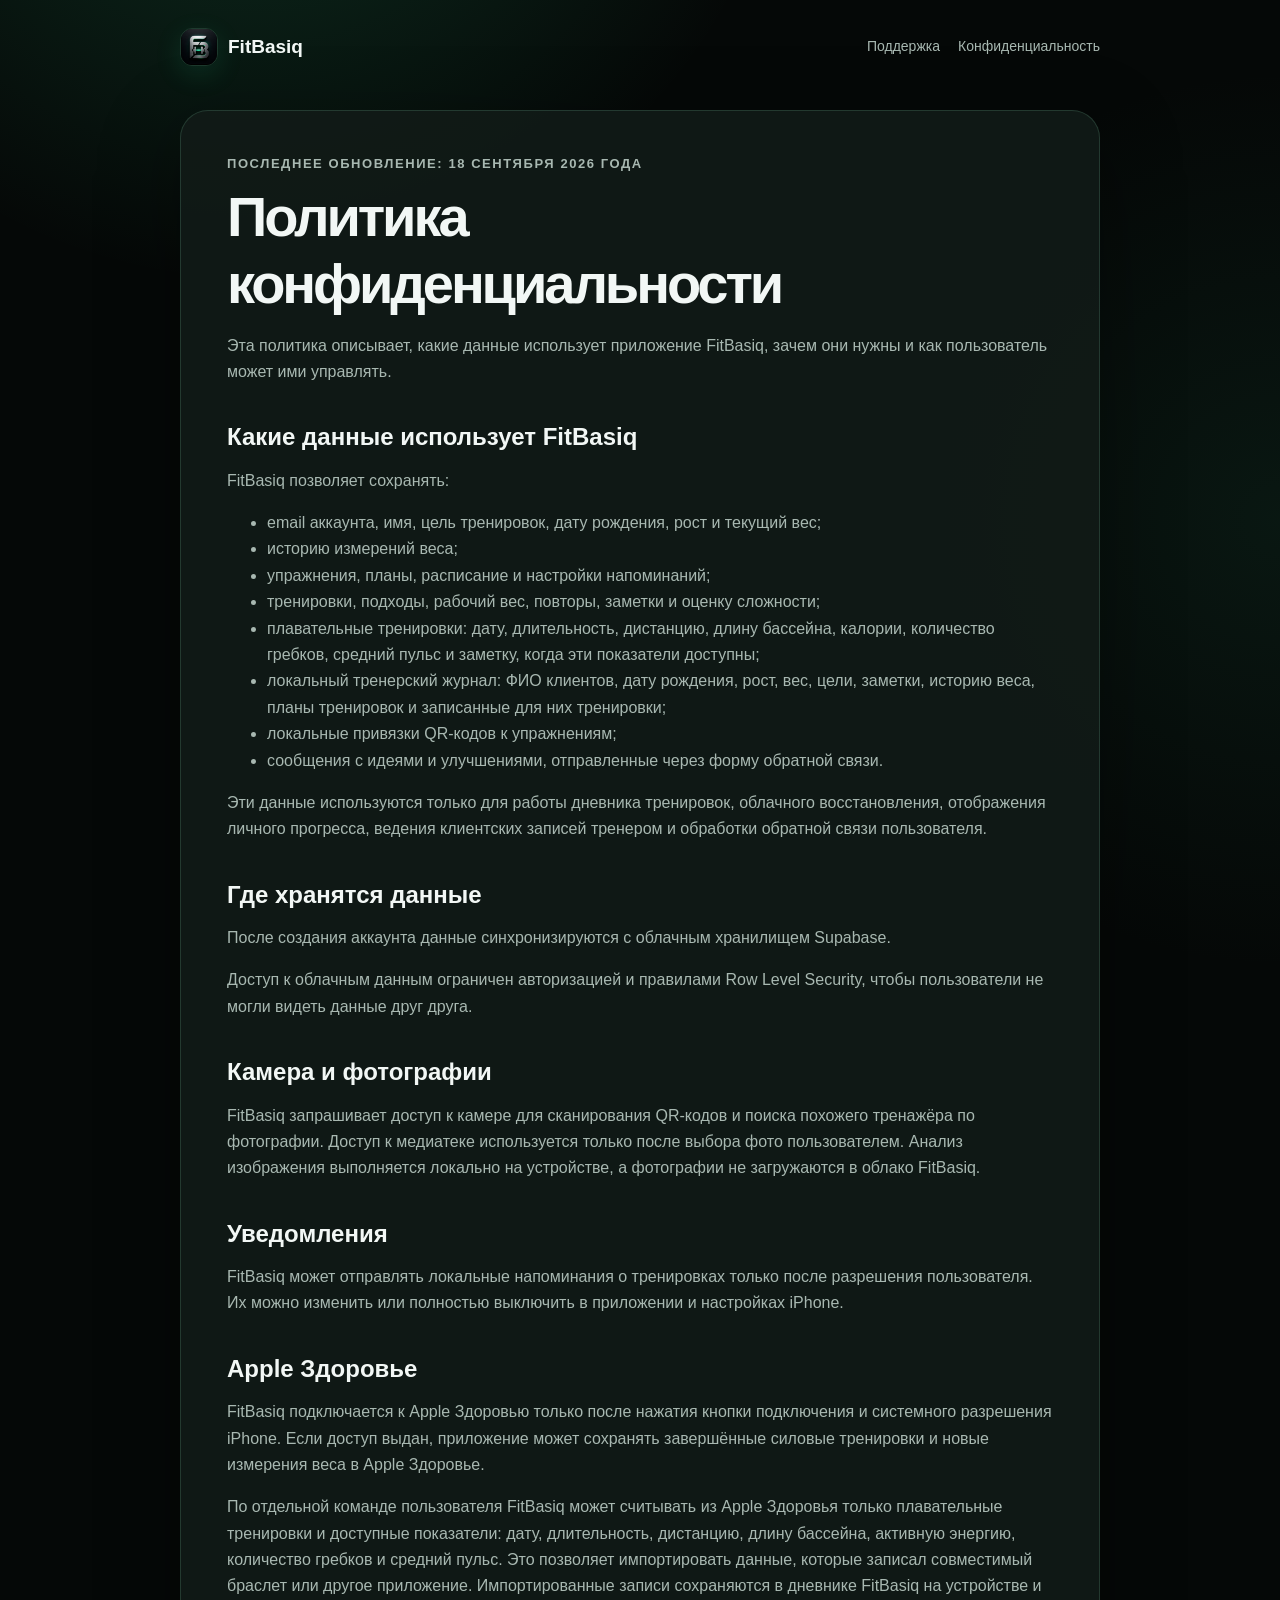
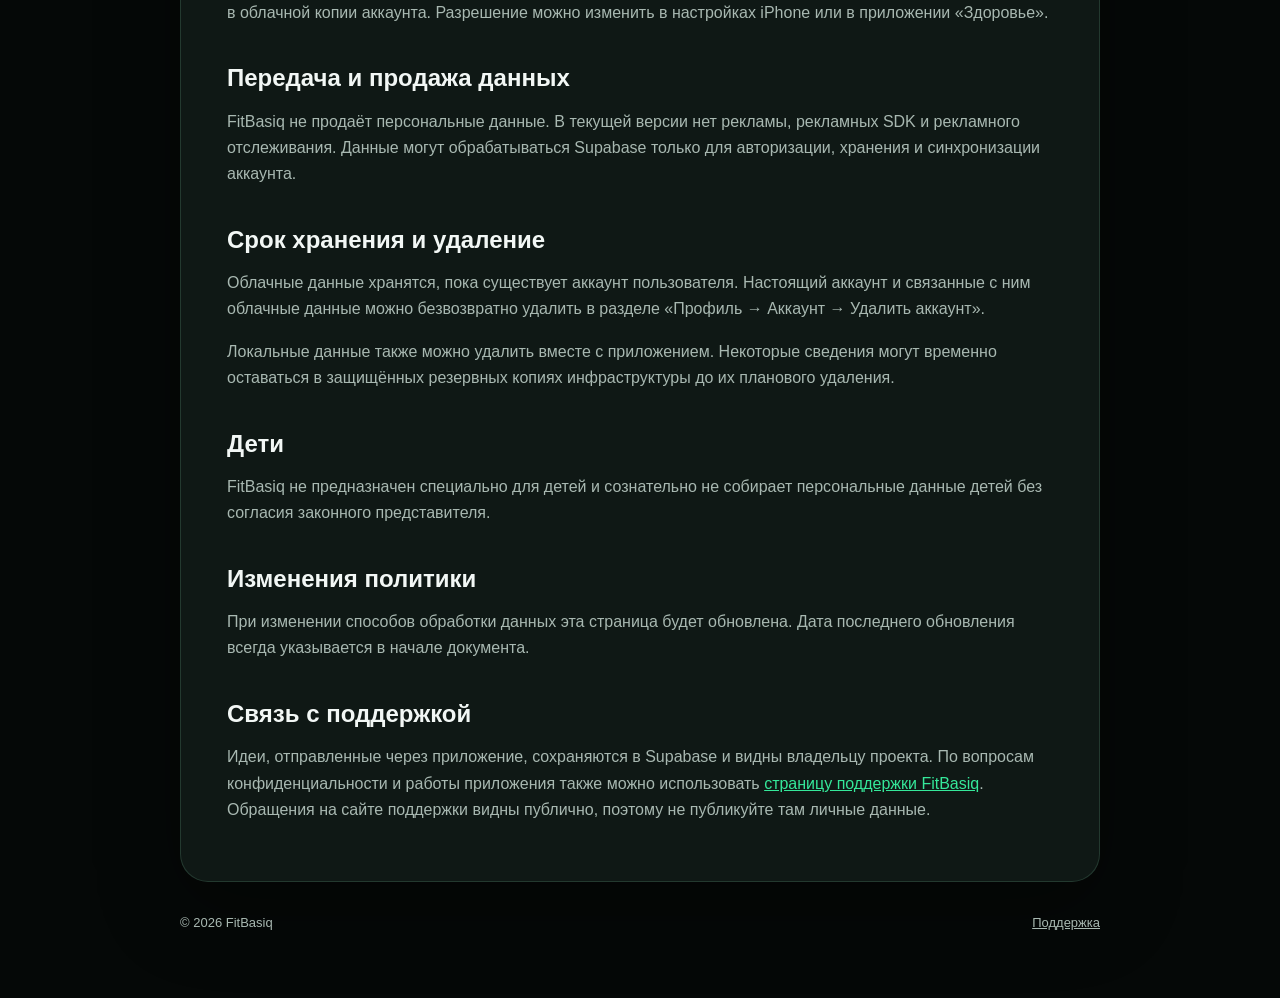
==== commit 72e56bbc: "Document swimming HealthKit import" ====
--- a/privacy.html
+++ b/privacy.html
@@ -21,7 +21,7 @@
         </nav>
 
         <article class="content">
-            <p class="eyebrow">Последнее обновление: 2 июля 2026 года</p>
+            <p class="eyebrow">Последнее обновление: 18 сентября 2026 года</p>
             <h1>Политика конфиденциальности</h1>
             <p>
                 Эта политика описывает, какие данные использует приложение FitBasiq,
@@ -35,6 +35,7 @@
                 <li>историю измерений веса;</li>
                 <li>упражнения, планы, расписание и настройки напоминаний;</li>
                 <li>тренировки, подходы, рабочий вес, повторы, заметки и оценку сложности;</li>
+                <li>плавательные тренировки: дату, длительность, дистанцию, длину бассейна, калории, количество гребков, средний пульс и заметку, когда эти показатели доступны;</li>
                 <li>локальный тренерский журнал: ФИО клиентов, дату рождения, рост, вес, цели, заметки, историю веса, планы тренировок и записанные для них тренировки;</li>
                 <li>локальные привязки QR-кодов к упражнениям;</li>
                 <li>сообщения с идеями и улучшениями, отправленные через форму обратной связи.</li>
@@ -47,9 +48,8 @@
 
             <h2>Где хранятся данные</h2>
             <p>
-                В демонстрационном режиме данные хранятся локально на устройстве.
-                После создания настоящего аккаунта данные также синхронизируются
-                с облачным хранилищем Supabase.
+                После создания аккаунта данные синхронизируются с облачным хранилищем
+                Supabase.
             </p>
             <p>
                 Доступ к облачным данным ограничен авторизацией и правилами Row Level
@@ -75,13 +75,17 @@
             <p>
                 FitBasiq подключается к Apple Здоровью только после нажатия кнопки
                 подключения и системного разрешения iPhone. Если доступ выдан, приложение
-                может сохранять завершённые тренировки и новые измерения веса в Apple
-                Здоровье.
+                может сохранять завершённые силовые тренировки и новые измерения веса в
+                Apple Здоровье.
             </p>
             <p>
-                FitBasiq не считывает данные из Apple Здоровья. Демонстрационный режим
-                не записывает данные в Apple Здоровье. Разрешение можно изменить в
-                настройках iPhone или в приложении «Здоровье».
+                По отдельной команде пользователя FitBasiq может считывать из Apple
+                Здоровья только плавательные тренировки и доступные показатели: дату,
+                длительность, дистанцию, длину бассейна, активную энергию, количество
+                гребков и средний пульс. Это позволяет импортировать данные, которые
+                записал совместимый браслет или другое приложение. Импортированные записи
+                сохраняются в дневнике FitBasiq на устройстве и в облачной копии аккаунта.
+                Разрешение можно изменить в настройках iPhone или в приложении «Здоровье».
             </p>
 
             <h2>Передача и продажа данных</h2>
